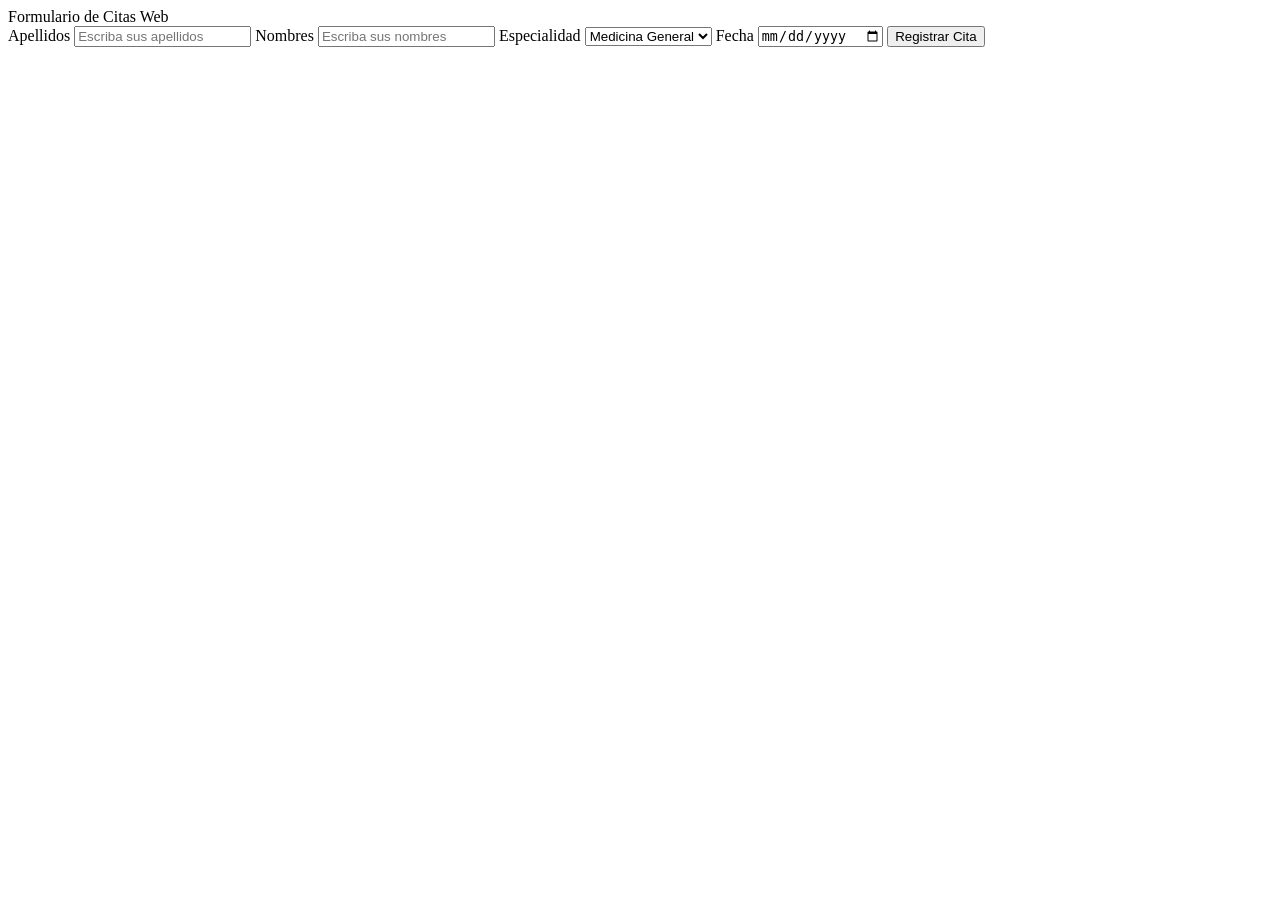
==== templates/index.html @ 63dba9cf "Add files via upload" ====
<!DOCTYPE html>
<html>
<head>

<title>Sistema de Citas Médicas</title>

<link rel="stylesheet"
href="{{ url_for('static', filename='style.css') }}">

</head>

<body>

<div class="container">

<div class="titulo">
Formulario de Citas Web
</div>

<form action="/registrar" method="POST">

<label>Apellidos</label>
<input type="text" name="paciente" placeholder="Escriba sus apellidos" required>

<label>Nombres</label>
<input type="text" name="medico" placeholder="Escriba sus nombres" required>

<label>Especialidad</label>

<select name="especialidad">

<option>Medicina General</option>
<option>Odontología</option>
<option>Cardiología</option>

</select>

<label>Fecha</label>

<input type="date" name="fecha" required>

<button type="submit">

Registrar Cita

</button>

</form>

</div>

</body>
</html>
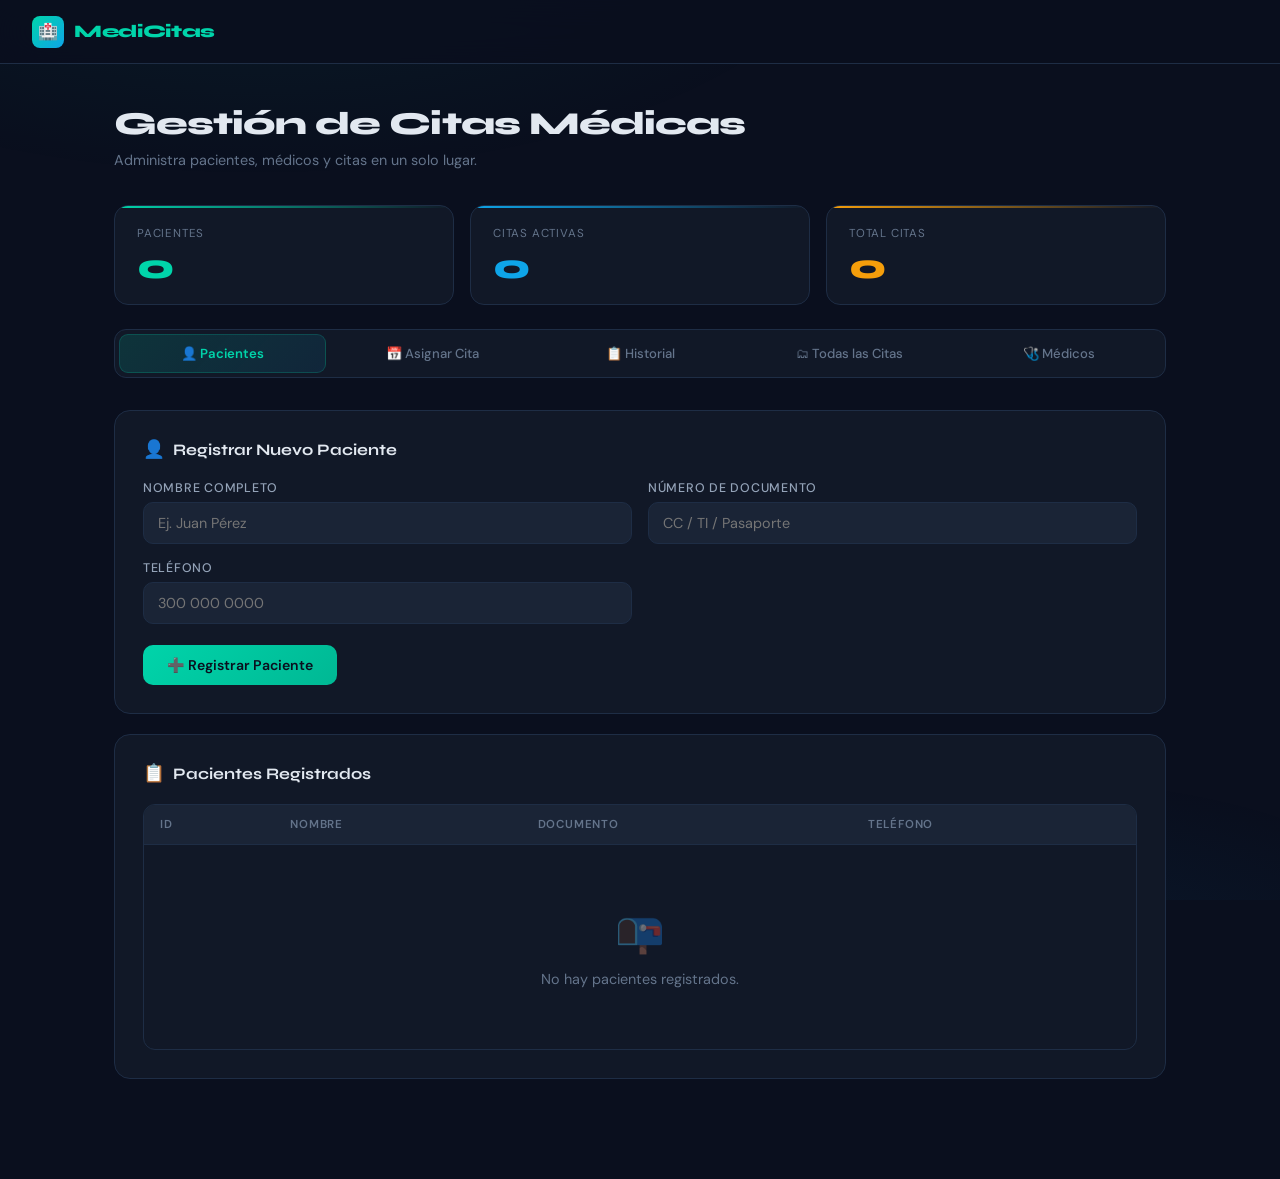
==== commit 48cdb3fc: "Add files via upload" ====
--- a/templates/index.html
+++ b/templates/index.html
@@ -1,53 +1,714 @@
 <!DOCTYPE html>
-<html>
+<html lang="es">
 <head>
-
-<title>Sistema de Citas Médicas</title>
-
-<link rel="stylesheet"
-href="{{ url_for('static', filename='style.css') }}">
-
+<meta charset="UTF-8">
+<meta name="viewport" content="width=device-width, initial-scale=1.0">
+<title>Sistema de Citas Médicas — FET 2026</title>
+<link href="https://fonts.googleapis.com/css2?family=Syne:wght@400;600;700;800&family=DM+Sans:ital,wght@0,300;0,400;0,500;1,300&display=swap" rel="stylesheet">
+<style>
+  :root {
+    --bg: #0a0f1e;
+    --surface: #111827;
+    --surface2: #1a2436;
+    --border: #1e2d45;
+    --accent: #00d4aa;
+    --accent2: #0ea5e9;
+    --accent3: #f59e0b;
+    --danger: #ef4444;
+    --text: #e2e8f0;
+    --text-muted: #64748b;
+    --text-dim: #94a3b8;
+  }
+
+  * { margin: 0; padding: 0; box-sizing: border-box; }
+
+  body {
+    font-family: 'DM Sans', sans-serif;
+    background: var(--bg);
+    color: var(--text);
+    min-height: 100vh;
+    overflow-x: hidden;
+  }
+
+  /* Background pattern */
+  body::before {
+    content: '';
+    position: fixed;
+    inset: 0;
+    background: 
+      radial-gradient(ellipse 80% 50% at 20% -10%, rgba(0,212,170,0.07) 0%, transparent 60%),
+      radial-gradient(ellipse 60% 40% at 80% 110%, rgba(14,165,233,0.07) 0%, transparent 60%);
+    pointer-events: none;
+    z-index: 0;
+  }
+
+  /* ── HEADER ── */
+  header {
+    position: sticky; top: 0; z-index: 100;
+    display: flex; align-items: center; justify-content: space-between;
+    padding: 0 32px;
+    height: 64px;
+    background: rgba(10,15,30,0.85);
+    backdrop-filter: blur(20px);
+    border-bottom: 1px solid var(--border);
+  }
+
+  .logo {
+    font-family: 'Syne', sans-serif;
+    font-weight: 800;
+    font-size: 1.1rem;
+    letter-spacing: -0.02em;
+    color: var(--accent);
+    display: flex; align-items: center; gap: 10px;
+  }
+  .logo span { color: var(--text); }
+
+  .logo-icon {
+    width: 32px; height: 32px;
+    background: linear-gradient(135deg, var(--accent), var(--accent2));
+    border-radius: 8px;
+    display: flex; align-items: center; justify-content: center;
+    font-size: 16px;
+  }
+
+  .header-badge {
+    font-size: 0.7rem;
+    padding: 3px 10px;
+    background: rgba(0,212,170,0.1);
+    border: 1px solid rgba(0,212,170,0.25);
+    border-radius: 20px;
+    color: var(--accent);
+    letter-spacing: 0.05em;
+    text-transform: uppercase;
+  }
+
+  /* ── LAYOUT ── */
+  .container {
+    position: relative; z-index: 1;
+    max-width: 1100px;
+    margin: 0 auto;
+    padding: 40px 24px 80px;
+  }
+
+  .page-title {
+    font-family: 'Syne', sans-serif;
+    font-size: 2rem;
+    font-weight: 800;
+    margin-bottom: 8px;
+    letter-spacing: -0.03em;
+  }
+  .page-subtitle {
+    color: var(--text-muted);
+    font-size: 0.9rem;
+    margin-bottom: 36px;
+  }
+
+  /* ── TABS ── */
+  .tabs {
+    display: flex; gap: 4px;
+    background: var(--surface);
+    border: 1px solid var(--border);
+    border-radius: 12px;
+    padding: 4px;
+    margin-bottom: 32px;
+    flex-wrap: wrap;
+  }
+
+  .tab-btn {
+    flex: 1; min-width: 120px;
+    padding: 10px 16px;
+    border: none; cursor: pointer;
+    border-radius: 9px;
+    font-family: 'DM Sans', sans-serif;
+    font-size: 0.82rem;
+    font-weight: 500;
+    color: var(--text-muted);
+    background: transparent;
+    transition: all 0.2s;
+    display: flex; align-items: center; justify-content: center; gap: 6px;
+    white-space: nowrap;
+  }
+  .tab-btn:hover { color: var(--text); background: var(--surface2); }
+  .tab-btn.active {
+    background: linear-gradient(135deg, rgba(0,212,170,0.15), rgba(14,165,233,0.1));
+    color: var(--accent);
+    border: 1px solid rgba(0,212,170,0.2);
+    font-weight: 600;
+  }
+
+  /* ── PANEL ── */
+  .panel { display: none; }
+  .panel.active { display: block; animation: fadeIn 0.25s ease; }
+  @keyframes fadeIn { from { opacity:0; transform:translateY(8px); } to { opacity:1; transform:translateY(0); } }
+
+  /* ── CARDS ── */
+  .card {
+    background: var(--surface);
+    border: 1px solid var(--border);
+    border-radius: 16px;
+    padding: 28px;
+    margin-bottom: 20px;
+  }
+  .card-title {
+    font-family: 'Syne', sans-serif;
+    font-size: 1rem;
+    font-weight: 700;
+    margin-bottom: 20px;
+    display: flex; align-items: center; gap: 8px;
+    color: var(--text);
+  }
+  .card-title .icon { font-size: 1.1rem; }
+
+  /* ── FORM ── */
+  .form-grid { display: grid; grid-template-columns: 1fr 1fr; gap: 16px; }
+  .form-group { display: flex; flex-direction: column; gap: 6px; }
+  .form-group.full { grid-column: 1 / -1; }
+
+  label {
+    font-size: 0.78rem;
+    font-weight: 500;
+    color: var(--text-dim);
+    text-transform: uppercase;
+    letter-spacing: 0.06em;
+  }
+
+  input, select {
+    background: var(--surface2);
+    border: 1px solid var(--border);
+    border-radius: 10px;
+    padding: 11px 14px;
+    color: var(--text);
+    font-family: 'DM Sans', sans-serif;
+    font-size: 0.9rem;
+    outline: none;
+    transition: border-color 0.2s, box-shadow 0.2s;
+    width: 100%;
+  }
+  input:focus, select:focus {
+    border-color: var(--accent);
+    box-shadow: 0 0 0 3px rgba(0,212,170,0.1);
+  }
+  select option { background: var(--surface2); }
+
+  /* ── BUTTONS ── */
+  .btn {
+    padding: 11px 24px;
+    border: none; border-radius: 10px;
+    font-family: 'DM Sans', sans-serif;
+    font-size: 0.88rem;
+    font-weight: 600;
+    cursor: pointer;
+    transition: all 0.2s;
+    display: inline-flex; align-items: center; gap: 7px;
+  }
+  .btn-primary {
+    background: linear-gradient(135deg, var(--accent), #00b894);
+    color: #0a0f1e;
+  }
+  .btn-primary:hover { transform: translateY(-1px); box-shadow: 0 6px 20px rgba(0,212,170,0.3); }
+
+  .btn-danger {
+    background: rgba(239,68,68,0.15);
+    border: 1px solid rgba(239,68,68,0.3);
+    color: #f87171;
+  }
+  .btn-danger:hover { background: rgba(239,68,68,0.25); }
+
+  .btn-warning {
+    background: rgba(245,158,11,0.15);
+    border: 1px solid rgba(245,158,11,0.3);
+    color: #fbbf24;
+  }
+  .btn-warning:hover { background: rgba(245,158,11,0.25); }
+
+  .btn-sm { padding: 7px 14px; font-size: 0.8rem; border-radius: 8px; }
+
+  /* ── ALERT ── */
+  .alert {
+    padding: 12px 16px;
+    border-radius: 10px;
+    font-size: 0.85rem;
+    margin-bottom: 16px;
+    display: none;
+    animation: fadeIn 0.2s ease;
+  }
+  .alert.show { display: flex; align-items: center; gap: 8px; }
+  .alert-success { background: rgba(0,212,170,0.1); border: 1px solid rgba(0,212,170,0.25); color: var(--accent); }
+  .alert-error   { background: rgba(239,68,68,0.1); border: 1px solid rgba(239,68,68,0.25); color: #f87171; }
+  .alert-info    { background: rgba(14,165,233,0.1); border: 1px solid rgba(14,165,233,0.25); color: #38bdf8; }
+
+  /* ── TABLE ── */
+  .table-wrap { overflow-x: auto; border-radius: 12px; border: 1px solid var(--border); }
+  table { width: 100%; border-collapse: collapse; }
+  thead tr { background: var(--surface2); }
+  th {
+    padding: 12px 16px;
+    text-align: left;
+    font-size: 0.72rem;
+    text-transform: uppercase;
+    letter-spacing: 0.07em;
+    color: var(--text-muted);
+    font-weight: 600;
+    white-space: nowrap;
+  }
+  td { padding: 13px 16px; font-size: 0.85rem; border-top: 1px solid var(--border); vertical-align: middle; }
+  tr:hover td { background: rgba(255,255,255,0.015); }
+
+  .badge {
+    display: inline-flex; align-items: center;
+    padding: 3px 10px;
+    border-radius: 20px;
+    font-size: 0.72rem;
+    font-weight: 600;
+    letter-spacing: 0.04em;
+  }
+  .badge-active     { background: rgba(0,212,170,0.12); color: var(--accent); border: 1px solid rgba(0,212,170,0.2); }
+  .badge-cancelled  { background: rgba(239,68,68,0.12); color: #f87171; border: 1px solid rgba(239,68,68,0.2); }
+  .badge-reprogrammed { background: rgba(245,158,11,0.12); color: #fbbf24; border: 1px solid rgba(245,158,11,0.2); }
+
+  .empty-state {
+    text-align: center; padding: 48px 20px;
+    color: var(--text-muted); font-size: 0.9rem;
+  }
+  .empty-state .empty-icon { font-size: 2.5rem; margin-bottom: 12px; opacity: 0.4; }
+
+  /* ── STATS ── */
+  .stats-grid { display: grid; grid-template-columns: repeat(3, 1fr); gap: 16px; margin-bottom: 24px; }
+  .stat-card {
+    background: var(--surface);
+    border: 1px solid var(--border);
+    border-radius: 14px;
+    padding: 20px 22px;
+    position: relative; overflow: hidden;
+  }
+  .stat-card::before {
+    content: '';
+    position: absolute; top: 0; left: 0; right: 0; height: 2px;
+  }
+  .stat-card.s1::before { background: linear-gradient(90deg, var(--accent), transparent); }
+  .stat-card.s2::before { background: linear-gradient(90deg, var(--accent2), transparent); }
+  .stat-card.s3::before { background: linear-gradient(90deg, var(--accent3), transparent); }
+  .stat-label { font-size: 0.72rem; text-transform: uppercase; letter-spacing: 0.07em; color: var(--text-muted); margin-bottom: 8px; }
+  .stat-value { font-family: 'Syne', sans-serif; font-size: 2.2rem; font-weight: 800; line-height: 1; }
+  .stat-card.s1 .stat-value { color: var(--accent); }
+  .stat-card.s2 .stat-value { color: var(--accent2); }
+  .stat-card.s3 .stat-value { color: var(--accent3); }
+
+  /* Modal */
+  .modal-overlay {
+    position: fixed; inset: 0; z-index: 200;
+    background: rgba(0,0,0,0.6);
+    backdrop-filter: blur(4px);
+    display: none; align-items: center; justify-content: center; padding: 20px;
+  }
+  .modal-overlay.open { display: flex; animation: fadeIn 0.2s ease; }
+  .modal {
+    background: var(--surface);
+    border: 1px solid var(--border);
+    border-radius: 18px;
+    padding: 28px;
+    width: 100%; max-width: 460px;
+    box-shadow: 0 25px 60px rgba(0,0,0,0.5);
+  }
+  .modal-title { font-family: 'Syne', sans-serif; font-weight: 700; font-size: 1.1rem; margin-bottom: 20px; }
+  .modal-actions { display: flex; gap: 10px; justify-content: flex-end; margin-top: 20px; }
+
+  @media (max-width: 640px) {
+    .form-grid { grid-template-columns: 1fr; }
+    .stats-grid { grid-template-columns: 1fr; }
+    .tabs { flex-direction: column; }
+    .tab-btn { min-width: unset; }
+  }
+</style>
 </head>
-
 <body>
 
+<header>
+  <div class="logo">
+    <div class="logo-icon">🏥</div>
+    MediCitas
+  </div>
+</header>
+
 <div class="container">
-
-<div class="titulo">
-Formulario de Citas Web
+  <div class="page-title">Gestión de Citas Médicas</div>
+  <div class="page-subtitle">Administra pacientes, médicos y citas en un solo lugar.</div>
+
+  <!-- STATS -->
+  <div class="stats-grid">
+    <div class="stat-card s1">
+      <div class="stat-label">Pacientes</div>
+      <div class="stat-value" id="stat-pacientes">0</div>
+    </div>
+    <div class="stat-card s2">
+      <div class="stat-label">Citas activas</div>
+      <div class="stat-value" id="stat-activas">0</div>
+    </div>
+    <div class="stat-card s3">
+      <div class="stat-label">Total citas</div>
+      <div class="stat-value" id="stat-total">0</div>
+    </div>
+  </div>
+
+  <!-- TABS -->
+  <div class="tabs">
+    <button class="tab-btn active" onclick="switchTab('pacientes')">👤 Pacientes</button>
+    <button class="tab-btn" onclick="switchTab('citas')">📅 Asignar Cita</button>
+    <button class="tab-btn" onclick="switchTab('historial')">📋 Historial</button>
+    <button class="tab-btn" onclick="switchTab('todas')">🗂 Todas las Citas</button>
+    <button class="tab-btn" onclick="switchTab('medicos')">🩺 Médicos</button>
+  </div>
+
+  <!-- ── PANEL: PACIENTES ── -->
+  <div class="panel active" id="panel-pacientes">
+    <div class="card">
+      <div class="card-title"><span class="icon">👤</span> Registrar Nuevo Paciente</div>
+      <div id="alert-paciente" class="alert"></div>
+      <div class="form-grid">
+        <div class="form-group">
+          <label>Nombre Completo</label>
+          <input type="text" id="p-nombre" placeholder="Ej. Juan Pérez">
+        </div>
+        <div class="form-group">
+          <label>Número de Documento</label>
+          <input type="text" id="p-documento" placeholder="CC / TI / Pasaporte">
+        </div>
+        <div class="form-group">
+          <label>Teléfono</label>
+          <input type="text" id="p-telefono" placeholder="300 000 0000">
+        </div>
+      </div>
+      <br>
+      <button class="btn btn-primary" onclick="registrarPaciente()">➕ Registrar Paciente</button>
+    </div>
+
+    <div class="card">
+      <div class="card-title"><span class="icon">📋</span> Pacientes Registrados</div>
+      <div class="table-wrap">
+        <table id="tabla-pacientes">
+          <thead><tr><th>ID</th><th>Nombre</th><th>Documento</th><th>Teléfono</th></tr></thead>
+          <tbody id="tbody-pacientes"></tbody>
+        </table>
+      </div>
+    </div>
+  </div>
+
+  <!-- ── PANEL: ASIGNAR CITA ── -->
+  <div class="panel" id="panel-citas">
+    <div class="card">
+      <div class="card-title"><span class="icon">📅</span> Asignar Nueva Cita</div>
+      <div id="alert-cita" class="alert"></div>
+      <div class="form-grid">
+        <div class="form-group">
+          <label>Paciente</label>
+          <select id="c-paciente"></select>
+        </div>
+        <div class="form-group">
+          <label>Especialidad</label>
+          <select id="c-especialidad" onchange="filtrarMedicos()"></select>
+        </div>
+        <div class="form-group">
+          <label>Médico</label>
+          <select id="c-medico"></select>
+        </div>
+        <div class="form-group">
+          <label>Fecha de la Cita</label>
+          <input type="date" id="c-fecha">
+        </div>
+      </div>
+      <br>
+      <button class="btn btn-primary" onclick="asignarCita()">📅 Asignar Cita</button>
+    </div>
+  </div>
+
+  <!-- ── PANEL: HISTORIAL ── -->
+  <div class="panel" id="panel-historial">
+    <div class="card">
+      <div class="card-title"><span class="icon">🔍</span> Buscar Historial de Paciente</div>
+      <div class="form-grid">
+        <div class="form-group">
+          <label>Seleccionar Paciente</label>
+          <select id="h-paciente" onchange="verHistorial()"></select>
+        </div>
+      </div>
+    </div>
+    <div class="card" id="card-historial" style="display:none">
+      <div class="card-title"><span class="icon">📋</span> Citas del Paciente</div>
+      <div class="table-wrap">
+        <table>
+          <thead><tr><th>ID</th><th>Médico</th><th>Especialidad</th><th>Fecha</th><th>Estado</th></tr></thead>
+          <tbody id="tbody-historial"></tbody>
+        </table>
+      </div>
+    </div>
+  </div>
+
+  <!-- ── PANEL: TODAS LAS CITAS ── -->
+  <div class="panel" id="panel-todas">
+    <div class="card">
+      <div class="card-title"><span class="icon">🗂</span> Todas las Citas</div>
+      <div class="table-wrap">
+        <table>
+          <thead><tr><th>ID</th><th>Paciente</th><th>Médico</th><th>Especialidad</th><th>Fecha</th><th>Estado</th><th>Acciones</th></tr></thead>
+          <tbody id="tbody-todas"></tbody>
+        </table>
+      </div>
+    </div>
+  </div>
+
+  <!-- ── PANEL: MÉDICOS ── -->
+  <div class="panel" id="panel-medicos">
+    <div class="card">
+      <div class="card-title"><span class="icon">🩺</span> Médicos Disponibles</div>
+      <div class="table-wrap">
+        <table>
+          <thead><tr><th>ID</th><th>Nombre</th><th>Especialidad</th><th>Descripción</th></tr></thead>
+          <tbody id="tbody-medicos"></tbody>
+        </table>
+      </div>
+    </div>
+  </div>
 </div>
 
-<form action="/registrar" method="POST">
-
-<label>Apellidos</label>
-<input type="text" name="paciente" placeholder="Escriba sus apellidos" required>
-
-<label>Nombres</label>
-<input type="text" name="medico" placeholder="Escriba sus nombres" required>
-
-<label>Especialidad</label>
-
-<select name="especialidad">
-
-<option>Medicina General</option>
-<option>Odontología</option>
-<option>Cardiología</option>
-
-</select>
-
-<label>Fecha</label>
-
-<input type="date" name="fecha" required>
-
-<button type="submit">
-
-Registrar Cita
-
-</button>
-
-</form>
-
+<!-- ── MODAL REPROGRAMAR ── -->
+<div class="modal-overlay" id="modal-reprogram">
+  <div class="modal">
+    <div class="modal-title">📅 Reprogramar Cita</div>
+    <p style="font-size:0.85rem; color:var(--text-dim); margin-bottom:16px;" id="modal-cita-info"></p>
+    <div class="form-group">
+      <label>Nueva Fecha</label>
+      <input type="date" id="modal-nueva-fecha">
+    </div>
+    <div class="modal-actions">
+      <button class="btn btn-danger btn-sm" onclick="cerrarModal()">Cancelar</button>
+      <button class="btn btn-primary btn-sm" onclick="confirmarReprogramar()">Confirmar</button>
+    </div>
+  </div>
 </div>
 
+<script>
+// ── DATOS ──
+const state = {
+  especialidades: [
+    { id: 1, nombre: "Psiquiatría del Sueño", descripcion: "Atiende a quienes pueden dormir todo el día y les falta todavía" },
+    { id: 2, nombre: "Therianthropía y Conocimiento del Ser", descripcion: "Atención psicológica y adoctrinamiento" },
+    { id: 3, nombre: "Descoordinación Aguda", descripcion: "Terapia Intensiva para Ranked" }
+  ],
+  medicos: [
+    { id: 1, nombre: "Kevin Villa",   especialidadId: 1 },
+    { id: 2, nombre: "Harold Lopez",  especialidadId: 2 },
+    { id: 3, nombre: "Laura Agredo",  especialidadId: 3 }
+  ],
+  pacientes: [],
+  citas: [],
+  contadores: { pacientes: 1, citas: 1 },
+  citaSeleccionada: null
+};
+
+// ── UTILS ──
+function getEsp(id) { return state.especialidades.find(e => e.id === id); }
+function getMed(id) { return state.medicos.find(m => m.id === id); }
+function getPac(id) { return state.pacientes.find(p => p.id === id); }
+
+function showAlert(id, msg, type) {
+  const el = document.getElementById(id);
+  el.className = `alert alert-${type} show`;
+  el.innerHTML = (type === 'success' ? '✅' : type === 'error' ? '❌' : 'ℹ️') + ' ' + msg;
+  setTimeout(() => el.classList.remove('show'), 3500);
+}
+
+function badgeEstado(e) {
+  if (e === 'Activa')       return `<span class="badge badge-active">Activa</span>`;
+  if (e === 'Cancelada')    return `<span class="badge badge-cancelled">Cancelada</span>`;
+  if (e === 'Reprogramada') return `<span class="badge badge-reprogrammed">Reprogramada</span>`;
+  return e;
+}
+
+function updateStats() {
+  document.getElementById('stat-pacientes').textContent = state.pacientes.length;
+  document.getElementById('stat-activas').textContent   = state.citas.filter(c => c.estado === 'Activa').length;
+  document.getElementById('stat-total').textContent     = state.citas.length;
+}
+
+function emptyRow(cols, msg) {
+  return `<tr><td colspan="${cols}"><div class="empty-state"><div class="empty-icon">📭</div>${msg}</div></td></tr>`;
+}
+
+// ── TABS ──
+function switchTab(name) {
+  document.querySelectorAll('.panel').forEach(p => p.classList.remove('active'));
+  document.querySelectorAll('.tab-btn').forEach(b => b.classList.remove('active'));
+  document.getElementById('panel-' + name).classList.add('active');
+  event.currentTarget.classList.add('active');
+
+  if (name === 'citas')     rellenarSelectsCita();
+  if (name === 'historial') rellenarSelectHistorial();
+  if (name === 'todas')     renderTodasCitas();
+  if (name === 'medicos')   renderMedicos();
+}
+
+// ── PACIENTES ──
+function registrarPaciente() {
+  const nombre    = document.getElementById('p-nombre').value.trim();
+  const documento = document.getElementById('p-documento').value.trim();
+  const telefono  = document.getElementById('p-telefono').value.trim();
+
+  if (!nombre || !documento || !telefono) return showAlert('alert-paciente','Todos los campos son obligatorios.','error');
+  if (state.pacientes.find(p => p.documento === documento))
+    return showAlert('alert-paciente', `Ya existe un paciente con el documento ${documento}.`, 'error');
+
+  const p = { id: state.contadores.pacientes++, nombre, documento, telefono };
+  state.pacientes.push(p);
+  showAlert('alert-paciente', `Paciente "${nombre}" registrado con ID ${p.id}.`, 'success');
+  ['p-nombre','p-documento','p-telefono'].forEach(id => document.getElementById(id).value = '');
+  renderPacientes();
+  updateStats();
+}
+
+function renderPacientes() {
+  const tbody = document.getElementById('tbody-pacientes');
+  if (!state.pacientes.length) { tbody.innerHTML = emptyRow(4, 'No hay pacientes registrados.'); return; }
+  tbody.innerHTML = state.pacientes.map(p =>
+    `<tr><td>${p.id}</td><td>${p.nombre}</td><td>${p.documento}</td><td>${p.telefono}</td></tr>`
+  ).join('');
+}
+
+// ── SELECTS CITA ──
+function rellenarSelectsCita() {
+  const selP = document.getElementById('c-paciente');
+  selP.innerHTML = state.pacientes.length
+    ? state.pacientes.map(p => `<option value="${p.id}">${p.nombre} (${p.documento})</option>`).join('')
+    : '<option value="">— Sin pacientes —</option>';
+
+  const selE = document.getElementById('c-especialidad');
+  selE.innerHTML = state.especialidades.map(e => `<option value="${e.id}">${e.nombre}</option>`).join('');
+  filtrarMedicos();
+}
+
+function filtrarMedicos() {
+  const idE = parseInt(document.getElementById('c-especialidad').value);
+  const disponibles = state.medicos.filter(m => m.especialidadId === idE);
+  const selM = document.getElementById('c-medico');
+  selM.innerHTML = disponibles.length
+    ? disponibles.map(m => `<option value="${m.id}">Dr(a). ${m.nombre}</option>`).join('')
+    : '<option value="">— Sin médicos —</option>';
+}
+
+function asignarCita() {
+  const idP  = parseInt(document.getElementById('c-paciente').value);
+  const idE  = parseInt(document.getElementById('c-especialidad').value);
+  const idM  = parseInt(document.getElementById('c-medico').value);
+  const fecha = document.getElementById('c-fecha').value;
+
+  if (!idP || !idM || !fecha) return showAlert('alert-cita','Completa todos los campos.','error');
+
+  const pac = getPac(idP), med = getMed(idM), esp = getEsp(idE);
+  if (!pac || !med) return showAlert('alert-cita','Paciente o médico no encontrado.','error');
+
+  const [y,m,d] = fecha.split('-');
+  const fechaStr = `${d}/${m}/${y}`;
+
+  const c = { id: state.contadores.citas++, pacienteId: idP, medicoId: idM, fecha: fechaStr, estado: 'Activa' };
+  state.citas.push(c);
+  showAlert('alert-cita',
+    `Cita #${c.id} asignada: ${pac.nombre} con Dr(a). ${med.nombre} el ${fechaStr}.`, 'success');
+  document.getElementById('c-fecha').value = '';
+  updateStats();
+}
+
+// ── HISTORIAL ──
+function rellenarSelectHistorial() {
+  const sel = document.getElementById('h-paciente');
+  sel.innerHTML = state.pacientes.length
+    ? '<option value="">— Selecciona paciente —</option>' +
+      state.pacientes.map(p => `<option value="${p.id}">${p.nombre}</option>`).join('')
+    : '<option value="">— Sin pacientes —</option>';
+  document.getElementById('card-historial').style.display = 'none';
+}
+
+function verHistorial() {
+  const idP = parseInt(document.getElementById('h-paciente').value);
+  if (!idP) { document.getElementById('card-historial').style.display = 'none'; return; }
+  const historial = state.citas.filter(c => c.pacienteId === idP);
+  const tbody = document.getElementById('tbody-historial');
+  document.getElementById('card-historial').style.display = 'block';
+
+  if (!historial.length) { tbody.innerHTML = emptyRow(5,'Este paciente no tiene citas.'); return; }
+  tbody.innerHTML = historial.map(c => {
+    const med = getMed(c.medicoId), esp = getEsp(med.especialidadId);
+    return `<tr><td>${c.id}</td><td>Dr(a). ${med.nombre}</td><td>${esp.nombre}</td><td>${c.fecha}</td><td>${badgeEstado(c.estado)}</td></tr>`;
+  }).join('');
+}
+
+// ── TODAS LAS CITAS ──
+function renderTodasCitas() {
+  const tbody = document.getElementById('tbody-todas');
+  if (!state.citas.length) { tbody.innerHTML = emptyRow(7,'No hay citas registradas.'); return; }
+  tbody.innerHTML = state.citas.map(c => {
+    const pac = getPac(c.pacienteId), med = getMed(c.medicoId), esp = getEsp(med.especialidadId);
+    const acciones = c.estado !== 'Cancelada'
+      ? `<div style="display:flex;gap:6px;">
+          <button class="btn btn-danger btn-sm" onclick="cancelarCita(${c.id})">✕ Cancelar</button>
+          <button class="btn btn-warning btn-sm" onclick="abrirReprogramar(${c.id})">↺ Reprogramar</button>
+        </div>`
+      : `<span style="color:var(--text-muted);font-size:0.78rem">—</span>`;
+    return `<tr>
+      <td>${c.id}</td>
+      <td>${pac.nombre}</td>
+      <td>Dr(a). ${med.nombre}</td>
+      <td>${esp.nombre}</td>
+      <td>${c.fecha}</td>
+      <td>${badgeEstado(c.estado)}</td>
+      <td>${acciones}</td>
+    </tr>`;
+  }).join('');
+}
+
+function cancelarCita(id) {
+  const c = state.citas.find(x => x.id === id);
+  if (!c || c.estado === 'Cancelada') return;
+  c.estado = 'Cancelada';
+  renderTodasCitas(); updateStats();
+}
+
+function abrirReprogramar(id) {
+  state.citaSeleccionada = id;
+  const c = state.citas.find(x => x.id === id);
+  const pac = getPac(c.pacienteId), med = getMed(c.medicoId);
+  document.getElementById('modal-cita-info').textContent =
+    `Cita #${c.id} — ${pac.nombre} con Dr(a). ${med.nombre} (actual: ${c.fecha})`;
+  document.getElementById('modal-nueva-fecha').value = '';
+  document.getElementById('modal-reprogram').classList.add('open');
+}
+
+function cerrarModal() {
+  document.getElementById('modal-reprogram').classList.remove('open');
+}
+
+function confirmarReprogramar() {
+  const fecha = document.getElementById('modal-nueva-fecha').value;
+  if (!fecha) return;
+  const c = state.citas.find(x => x.id === state.citaSeleccionada);
+  const [y,m,d] = fecha.split('-');
+  c.fecha = `${d}/${m}/${y}`;
+  c.estado = 'Reprogramada';
+  cerrarModal();
+  renderTodasCitas(); updateStats();
+}
+
+// ── MÉDICOS ──
+function renderMedicos() {
+  const tbody = document.getElementById('tbody-medicos');
+  tbody.innerHTML = state.medicos.map(m => {
+    const esp = getEsp(m.especialidadId);
+    return `<tr><td>${m.id}</td><td>Dr(a). ${m.nombre}</td><td>${esp.nombre}</td><td style="color:var(--text-dim);font-size:0.82rem">${esp.descripcion}</td></tr>`;
+  }).join('');
+}
+
+// ── INIT ──
+renderPacientes();
+renderMedicos();
+updateStats();
+</script>
 </body>
 </html>
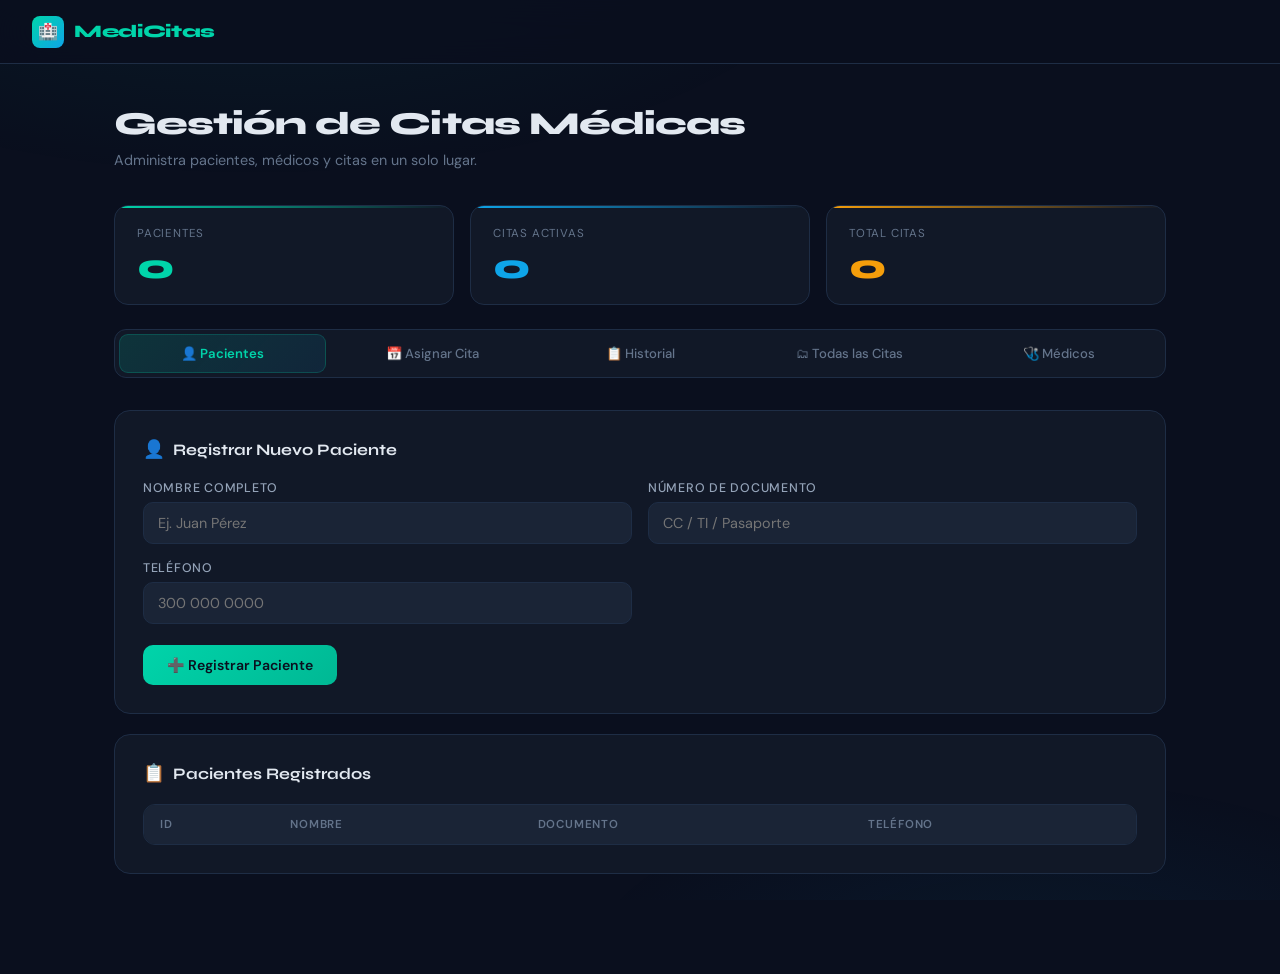
==== commit 9a053b32: "Add files via upload" ====
--- a/templates/index.html
+++ b/templates/index.html
@@ -1,714 +1,183 @@
 <!DOCTYPE html>
 <html lang="es">
 <head>
-<meta charset="UTF-8">
-<meta name="viewport" content="width=device-width, initial-scale=1.0">
-<title>Sistema de Citas Médicas — FET 2026</title>
-<link href="https://fonts.googleapis.com/css2?family=Syne:wght@400;600;700;800&family=DM+Sans:ital,wght@0,300;0,400;0,500;1,300&display=swap" rel="stylesheet">
-<style>
-  :root {
-    --bg: #0a0f1e;
-    --surface: #111827;
-    --surface2: #1a2436;
-    --border: #1e2d45;
-    --accent: #00d4aa;
-    --accent2: #0ea5e9;
-    --accent3: #f59e0b;
-    --danger: #ef4444;
-    --text: #e2e8f0;
-    --text-muted: #64748b;
-    --text-dim: #94a3b8;
-  }
-
-  * { margin: 0; padding: 0; box-sizing: border-box; }
-
-  body {
-    font-family: 'DM Sans', sans-serif;
-    background: var(--bg);
-    color: var(--text);
-    min-height: 100vh;
-    overflow-x: hidden;
-  }
-
-  /* Background pattern */
-  body::before {
-    content: '';
-    position: fixed;
-    inset: 0;
-    background: 
-      radial-gradient(ellipse 80% 50% at 20% -10%, rgba(0,212,170,0.07) 0%, transparent 60%),
-      radial-gradient(ellipse 60% 40% at 80% 110%, rgba(14,165,233,0.07) 0%, transparent 60%);
-    pointer-events: none;
-    z-index: 0;
-  }
-
-  /* ── HEADER ── */
-  header {
-    position: sticky; top: 0; z-index: 100;
-    display: flex; align-items: center; justify-content: space-between;
-    padding: 0 32px;
-    height: 64px;
-    background: rgba(10,15,30,0.85);
-    backdrop-filter: blur(20px);
-    border-bottom: 1px solid var(--border);
-  }
-
-  .logo {
-    font-family: 'Syne', sans-serif;
-    font-weight: 800;
-    font-size: 1.1rem;
-    letter-spacing: -0.02em;
-    color: var(--accent);
-    display: flex; align-items: center; gap: 10px;
-  }
-  .logo span { color: var(--text); }
-
-  .logo-icon {
-    width: 32px; height: 32px;
-    background: linear-gradient(135deg, var(--accent), var(--accent2));
-    border-radius: 8px;
-    display: flex; align-items: center; justify-content: center;
-    font-size: 16px;
-  }
-
-  .header-badge {
-    font-size: 0.7rem;
-    padding: 3px 10px;
-    background: rgba(0,212,170,0.1);
-    border: 1px solid rgba(0,212,170,0.25);
-    border-radius: 20px;
-    color: var(--accent);
-    letter-spacing: 0.05em;
-    text-transform: uppercase;
-  }
-
-  /* ── LAYOUT ── */
-  .container {
-    position: relative; z-index: 1;
-    max-width: 1100px;
-    margin: 0 auto;
-    padding: 40px 24px 80px;
-  }
-
-  .page-title {
-    font-family: 'Syne', sans-serif;
-    font-size: 2rem;
-    font-weight: 800;
-    margin-bottom: 8px;
-    letter-spacing: -0.03em;
-  }
-  .page-subtitle {
-    color: var(--text-muted);
-    font-size: 0.9rem;
-    margin-bottom: 36px;
-  }
-
-  /* ── TABS ── */
-  .tabs {
-    display: flex; gap: 4px;
-    background: var(--surface);
-    border: 1px solid var(--border);
-    border-radius: 12px;
-    padding: 4px;
-    margin-bottom: 32px;
-    flex-wrap: wrap;
-  }
-
-  .tab-btn {
-    flex: 1; min-width: 120px;
-    padding: 10px 16px;
-    border: none; cursor: pointer;
-    border-radius: 9px;
-    font-family: 'DM Sans', sans-serif;
-    font-size: 0.82rem;
-    font-weight: 500;
-    color: var(--text-muted);
-    background: transparent;
-    transition: all 0.2s;
-    display: flex; align-items: center; justify-content: center; gap: 6px;
-    white-space: nowrap;
-  }
-  .tab-btn:hover { color: var(--text); background: var(--surface2); }
-  .tab-btn.active {
-    background: linear-gradient(135deg, rgba(0,212,170,0.15), rgba(14,165,233,0.1));
-    color: var(--accent);
-    border: 1px solid rgba(0,212,170,0.2);
-    font-weight: 600;
-  }
-
-  /* ── PANEL ── */
-  .panel { display: none; }
-  .panel.active { display: block; animation: fadeIn 0.25s ease; }
-  @keyframes fadeIn { from { opacity:0; transform:translateY(8px); } to { opacity:1; transform:translateY(0); } }
-
-  /* ── CARDS ── */
-  .card {
-    background: var(--surface);
-    border: 1px solid var(--border);
-    border-radius: 16px;
-    padding: 28px;
-    margin-bottom: 20px;
-  }
-  .card-title {
-    font-family: 'Syne', sans-serif;
-    font-size: 1rem;
-    font-weight: 700;
-    margin-bottom: 20px;
-    display: flex; align-items: center; gap: 8px;
-    color: var(--text);
-  }
-  .card-title .icon { font-size: 1.1rem; }
-
-  /* ── FORM ── */
-  .form-grid { display: grid; grid-template-columns: 1fr 1fr; gap: 16px; }
-  .form-group { display: flex; flex-direction: column; gap: 6px; }
-  .form-group.full { grid-column: 1 / -1; }
-
-  label {
-    font-size: 0.78rem;
-    font-weight: 500;
-    color: var(--text-dim);
-    text-transform: uppercase;
-    letter-spacing: 0.06em;
-  }
-
-  input, select {
-    background: var(--surface2);
-    border: 1px solid var(--border);
-    border-radius: 10px;
-    padding: 11px 14px;
-    color: var(--text);
-    font-family: 'DM Sans', sans-serif;
-    font-size: 0.9rem;
-    outline: none;
-    transition: border-color 0.2s, box-shadow 0.2s;
-    width: 100%;
-  }
-  input:focus, select:focus {
-    border-color: var(--accent);
-    box-shadow: 0 0 0 3px rgba(0,212,170,0.1);
-  }
-  select option { background: var(--surface2); }
-
-  /* ── BUTTONS ── */
-  .btn {
-    padding: 11px 24px;
-    border: none; border-radius: 10px;
-    font-family: 'DM Sans', sans-serif;
-    font-size: 0.88rem;
-    font-weight: 600;
-    cursor: pointer;
-    transition: all 0.2s;
-    display: inline-flex; align-items: center; gap: 7px;
-  }
-  .btn-primary {
-    background: linear-gradient(135deg, var(--accent), #00b894);
-    color: #0a0f1e;
-  }
-  .btn-primary:hover { transform: translateY(-1px); box-shadow: 0 6px 20px rgba(0,212,170,0.3); }
-
-  .btn-danger {
-    background: rgba(239,68,68,0.15);
-    border: 1px solid rgba(239,68,68,0.3);
-    color: #f87171;
-  }
-  .btn-danger:hover { background: rgba(239,68,68,0.25); }
-
-  .btn-warning {
-    background: rgba(245,158,11,0.15);
-    border: 1px solid rgba(245,158,11,0.3);
-    color: #fbbf24;
-  }
-  .btn-warning:hover { background: rgba(245,158,11,0.25); }
-
-  .btn-sm { padding: 7px 14px; font-size: 0.8rem; border-radius: 8px; }
-
-  /* ── ALERT ── */
-  .alert {
-    padding: 12px 16px;
-    border-radius: 10px;
-    font-size: 0.85rem;
-    margin-bottom: 16px;
-    display: none;
-    animation: fadeIn 0.2s ease;
-  }
-  .alert.show { display: flex; align-items: center; gap: 8px; }
-  .alert-success { background: rgba(0,212,170,0.1); border: 1px solid rgba(0,212,170,0.25); color: var(--accent); }
-  .alert-error   { background: rgba(239,68,68,0.1); border: 1px solid rgba(239,68,68,0.25); color: #f87171; }
-  .alert-info    { background: rgba(14,165,233,0.1); border: 1px solid rgba(14,165,233,0.25); color: #38bdf8; }
-
-  /* ── TABLE ── */
-  .table-wrap { overflow-x: auto; border-radius: 12px; border: 1px solid var(--border); }
-  table { width: 100%; border-collapse: collapse; }
-  thead tr { background: var(--surface2); }
-  th {
-    padding: 12px 16px;
-    text-align: left;
-    font-size: 0.72rem;
-    text-transform: uppercase;
-    letter-spacing: 0.07em;
-    color: var(--text-muted);
-    font-weight: 600;
-    white-space: nowrap;
-  }
-  td { padding: 13px 16px; font-size: 0.85rem; border-top: 1px solid var(--border); vertical-align: middle; }
-  tr:hover td { background: rgba(255,255,255,0.015); }
-
-  .badge {
-    display: inline-flex; align-items: center;
-    padding: 3px 10px;
-    border-radius: 20px;
-    font-size: 0.72rem;
-    font-weight: 600;
-    letter-spacing: 0.04em;
-  }
-  .badge-active     { background: rgba(0,212,170,0.12); color: var(--accent); border: 1px solid rgba(0,212,170,0.2); }
-  .badge-cancelled  { background: rgba(239,68,68,0.12); color: #f87171; border: 1px solid rgba(239,68,68,0.2); }
-  .badge-reprogrammed { background: rgba(245,158,11,0.12); color: #fbbf24; border: 1px solid rgba(245,158,11,0.2); }
-
-  .empty-state {
-    text-align: center; padding: 48px 20px;
-    color: var(--text-muted); font-size: 0.9rem;
-  }
-  .empty-state .empty-icon { font-size: 2.5rem; margin-bottom: 12px; opacity: 0.4; }
-
-  /* ── STATS ── */
-  .stats-grid { display: grid; grid-template-columns: repeat(3, 1fr); gap: 16px; margin-bottom: 24px; }
-  .stat-card {
-    background: var(--surface);
-    border: 1px solid var(--border);
-    border-radius: 14px;
-    padding: 20px 22px;
-    position: relative; overflow: hidden;
-  }
-  .stat-card::before {
-    content: '';
-    position: absolute; top: 0; left: 0; right: 0; height: 2px;
-  }
-  .stat-card.s1::before { background: linear-gradient(90deg, var(--accent), transparent); }
-  .stat-card.s2::before { background: linear-gradient(90deg, var(--accent2), transparent); }
-  .stat-card.s3::before { background: linear-gradient(90deg, var(--accent3), transparent); }
-  .stat-label { font-size: 0.72rem; text-transform: uppercase; letter-spacing: 0.07em; color: var(--text-muted); margin-bottom: 8px; }
-  .stat-value { font-family: 'Syne', sans-serif; font-size: 2.2rem; font-weight: 800; line-height: 1; }
-  .stat-card.s1 .stat-value { color: var(--accent); }
-  .stat-card.s2 .stat-value { color: var(--accent2); }
-  .stat-card.s3 .stat-value { color: var(--accent3); }
-
-  /* Modal */
-  .modal-overlay {
-    position: fixed; inset: 0; z-index: 200;
-    background: rgba(0,0,0,0.6);
-    backdrop-filter: blur(4px);
-    display: none; align-items: center; justify-content: center; padding: 20px;
-  }
-  .modal-overlay.open { display: flex; animation: fadeIn 0.2s ease; }
-  .modal {
-    background: var(--surface);
-    border: 1px solid var(--border);
-    border-radius: 18px;
-    padding: 28px;
-    width: 100%; max-width: 460px;
-    box-shadow: 0 25px 60px rgba(0,0,0,0.5);
-  }
-  .modal-title { font-family: 'Syne', sans-serif; font-weight: 700; font-size: 1.1rem; margin-bottom: 20px; }
-  .modal-actions { display: flex; gap: 10px; justify-content: flex-end; margin-top: 20px; }
-
-  @media (max-width: 640px) {
-    .form-grid { grid-template-columns: 1fr; }
-    .stats-grid { grid-template-columns: 1fr; }
-    .tabs { flex-direction: column; }
-    .tab-btn { min-width: unset; }
-  }
-</style>
+    <meta charset="UTF-8">
+    <meta name="viewport" content="width=device-width, initial-scale=1.0">
+    <title>Sistema de Citas Médicas</title>
+    <link href="https://fonts.googleapis.com/css2?family=Syne:wght@400;600;700;800&family=DM+Sans:ital,wght@0,300;0,400;0,500;1,300&display=swap" rel="stylesheet">
+    <!-- CSS externo desde la carpeta static -->
+    <link rel="stylesheet" href="/static/estetica.css">
 </head>
 <body>
 
+<!-- ── HEADER ── -->
 <header>
-  <div class="logo">
-    <div class="logo-icon">🏥</div>
-    MediCitas
-  </div>
+    <div class="logo">
+        <div class="logo-icon">🏥</div>
+        MediCitas
+    </div>
 </header>
 
+<!-- ── CONTENIDO PRINCIPAL ── -->
 <div class="container">
-  <div class="page-title">Gestión de Citas Médicas</div>
-  <div class="page-subtitle">Administra pacientes, médicos y citas en un solo lugar.</div>
 
-  <!-- STATS -->
-  <div class="stats-grid">
-    <div class="stat-card s1">
-      <div class="stat-label">Pacientes</div>
-      <div class="stat-value" id="stat-pacientes">0</div>
-    </div>
-    <div class="stat-card s2">
-      <div class="stat-label">Citas activas</div>
-      <div class="stat-value" id="stat-activas">0</div>
-    </div>
-    <div class="stat-card s3">
-      <div class="stat-label">Total citas</div>
-      <div class="stat-value" id="stat-total">0</div>
-    </div>
-  </div>
+    <div class="page-title">Gestión de Citas Médicas</div>
+    <div class="page-subtitle">Administra pacientes, médicos y citas en un solo lugar.</div>
 
-  <!-- TABS -->
-  <div class="tabs">
-    <button class="tab-btn active" onclick="switchTab('pacientes')">👤 Pacientes</button>
-    <button class="tab-btn" onclick="switchTab('citas')">📅 Asignar Cita</button>
-    <button class="tab-btn" onclick="switchTab('historial')">📋 Historial</button>
-    <button class="tab-btn" onclick="switchTab('todas')">🗂 Todas las Citas</button>
-    <button class="tab-btn" onclick="switchTab('medicos')">🩺 Médicos</button>
-  </div>
-
-  <!-- ── PANEL: PACIENTES ── -->
-  <div class="panel active" id="panel-pacientes">
-    <div class="card">
-      <div class="card-title"><span class="icon">👤</span> Registrar Nuevo Paciente</div>
-      <div id="alert-paciente" class="alert"></div>
-      <div class="form-grid">
-        <div class="form-group">
-          <label>Nombre Completo</label>
-          <input type="text" id="p-nombre" placeholder="Ej. Juan Pérez">
+    <!-- ESTADÍSTICAS -->
+    <div class="stats-grid">
+        <div class="stat-card s1">
+            <div class="stat-label">Pacientes</div>
+            <div class="stat-value" id="stat-pacientes">0</div>
         </div>
-        <div class="form-group">
-          <label>Número de Documento</label>
-          <input type="text" id="p-documento" placeholder="CC / TI / Pasaporte">
+        <div class="stat-card s2">
+            <div class="stat-label">Citas activas</div>
+            <div class="stat-value" id="stat-activas">0</div>
         </div>
-        <div class="form-group">
-          <label>Teléfono</label>
-          <input type="text" id="p-telefono" placeholder="300 000 0000">
+        <div class="stat-card s3">
+            <div class="stat-label">Total citas</div>
+            <div class="stat-value" id="stat-total">0</div>
         </div>
-      </div>
-      <br>
-      <button class="btn btn-primary" onclick="registrarPaciente()">➕ Registrar Paciente</button>
     </div>
 
-    <div class="card">
-      <div class="card-title"><span class="icon">📋</span> Pacientes Registrados</div>
-      <div class="table-wrap">
-        <table id="tabla-pacientes">
-          <thead><tr><th>ID</th><th>Nombre</th><th>Documento</th><th>Teléfono</th></tr></thead>
-          <tbody id="tbody-pacientes"></tbody>
-        </table>
-      </div>
+    <!-- TABS -->
+    <div class="tabs">
+        <button class="tab-btn active" onclick="switchTab('pacientes', event)">👤 Pacientes</button>
+        <button class="tab-btn" onclick="switchTab('citas', event)">📅 Asignar Cita</button>
+        <button class="tab-btn" onclick="switchTab('historial', event)">📋 Historial</button>
+        <button class="tab-btn" onclick="switchTab('todas', event)">🗂 Todas las Citas</button>
+        <button class="tab-btn" onclick="switchTab('medicos', event)">🩺 Médicos</button>
     </div>
-  </div>
 
-  <!-- ── PANEL: ASIGNAR CITA ── -->
-  <div class="panel" id="panel-citas">
-    <div class="card">
-      <div class="card-title"><span class="icon">📅</span> Asignar Nueva Cita</div>
-      <div id="alert-cita" class="alert"></div>
-      <div class="form-grid">
-        <div class="form-group">
-          <label>Paciente</label>
-          <select id="c-paciente"></select>
+    <!-- ── PANEL: PACIENTES ── -->
+    <div class="panel active" id="panel-pacientes">
+        <div class="card">
+            <div class="card-title"><span class="icon">👤</span> Registrar Nuevo Paciente</div>
+            <div id="alert-paciente" class="alert"></div>
+            <div class="form-grid">
+                <div class="form-group">
+                    <label>Nombre Completo</label>
+                    <input type="text" id="p-nombre" placeholder="Ej. Juan Pérez">
+                </div>
+                <div class="form-group">
+                    <label>Número de Documento</label>
+                    <input type="text" id="p-documento" placeholder="CC / TI / Pasaporte">
+                </div>
+                <div class="form-group">
+                    <label>Teléfono</label>
+                    <input type="text" id="p-telefono" placeholder="300 000 0000">
+                </div>
+            </div>
+            <br>
+            <button class="btn btn-primary" onclick="registrarPaciente()">➕ Registrar Paciente</button>
         </div>
-        <div class="form-group">
-          <label>Especialidad</label>
-          <select id="c-especialidad" onchange="filtrarMedicos()"></select>
+        <div class="card">
+            <div class="card-title"><span class="icon">📋</span> Pacientes Registrados</div>
+            <div class="table-wrap">
+                <table>
+                    <thead><tr><th>ID</th><th>Nombre</th><th>Documento</th><th>Teléfono</th></tr></thead>
+                    <tbody id="tbody-pacientes"></tbody>
+                </table>
+            </div>
         </div>
-        <div class="form-group">
-          <label>Médico</label>
-          <select id="c-medico"></select>
+    </div>
+
+    <!-- ── PANEL: ASIGNAR CITA ── -->
+    <div class="panel" id="panel-citas">
+        <div class="card">
+            <div class="card-title"><span class="icon">📅</span> Asignar Nueva Cita</div>
+            <div id="alert-cita" class="alert"></div>
+            <div class="form-grid">
+                <div class="form-group">
+                    <label>Paciente</label>
+                    <select id="c-paciente"></select>
+                </div>
+                <div class="form-group">
+                    <label>Especialidad</label>
+                    <select id="c-especialidad" onchange="filtrarMedicos()"></select>
+                </div>
+                <div class="form-group">
+                    <label>Médico</label>
+                    <select id="c-medico"></select>
+                </div>
+                <div class="form-group">
+                    <label>Fecha de la Cita</label>
+                    <input type="date" id="c-fecha">
+                </div>
+            </div>
+            <br>
+            <button class="btn btn-primary" onclick="asignarCita()">📅 Asignar Cita</button>
         </div>
-        <div class="form-group">
-          <label>Fecha de la Cita</label>
-          <input type="date" id="c-fecha">
+    </div>
+
+    <!-- ── PANEL: HISTORIAL ── -->
+    <div class="panel" id="panel-historial">
+        <div class="card">
+            <div class="card-title"><span class="icon">🔍</span> Buscar Historial de Paciente</div>
+            <div class="form-grid">
+                <div class="form-group">
+                    <label>Seleccionar Paciente</label>
+                    <select id="h-paciente" onchange="verHistorial()"></select>
+                </div>
+            </div>
         </div>
-      </div>
-      <br>
-      <button class="btn btn-primary" onclick="asignarCita()">📅 Asignar Cita</button>
+        <div class="card" id="card-historial" style="display:none">
+            <div class="card-title"><span class="icon">📋</span> Citas del Paciente</div>
+            <div class="table-wrap">
+                <table>
+                    <thead><tr><th>ID</th><th>Médico</th><th>Especialidad</th><th>Fecha</th><th>Estado</th></tr></thead>
+                    <tbody id="tbody-historial"></tbody>
+                </table>
+            </div>
+        </div>
     </div>
-  </div>
 
-  <!-- ── PANEL: HISTORIAL ── -->
-  <div class="panel" id="panel-historial">
-    <div class="card">
-      <div class="card-title"><span class="icon">🔍</span> Buscar Historial de Paciente</div>
-      <div class="form-grid">
-        <div class="form-group">
-          <label>Seleccionar Paciente</label>
-          <select id="h-paciente" onchange="verHistorial()"></select>
+    <!-- ── PANEL: TODAS LAS CITAS ── -->
+    <div class="panel" id="panel-todas">
+        <div class="card">
+            <div class="card-title"><span class="icon">🗂</span> Todas las Citas</div>
+            <div class="table-wrap">
+                <table>
+                    <thead><tr><th>ID</th><th>Paciente</th><th>Médico</th><th>Especialidad</th><th>Fecha</th><th>Estado</th><th>Acciones</th></tr></thead>
+                    <tbody id="tbody-todas"></tbody>
+                </table>
+            </div>
         </div>
-      </div>
     </div>
-    <div class="card" id="card-historial" style="display:none">
-      <div class="card-title"><span class="icon">📋</span> Citas del Paciente</div>
-      <div class="table-wrap">
-        <table>
-          <thead><tr><th>ID</th><th>Médico</th><th>Especialidad</th><th>Fecha</th><th>Estado</th></tr></thead>
-          <tbody id="tbody-historial"></tbody>
-        </table>
-      </div>
+
+    <!-- ── PANEL: MÉDICOS ── -->
+    <div class="panel" id="panel-medicos">
+        <div class="card">
+            <div class="card-title"><span class="icon">🩺</span> Médicos Disponibles</div>
+            <div class="table-wrap">
+                <table>
+                    <thead><tr><th>ID</th><th>Nombre</th><th>Especialidad</th><th>Descripción</th></tr></thead>
+                    <tbody id="tbody-medicos"></tbody>
+                </table>
+            </div>
+        </div>
     </div>
-  </div>
 
-  <!-- ── PANEL: TODAS LAS CITAS ── -->
-  <div class="panel" id="panel-todas">
-    <div class="card">
-      <div class="card-title"><span class="icon">🗂</span> Todas las Citas</div>
-      <div class="table-wrap">
-        <table>
-          <thead><tr><th>ID</th><th>Paciente</th><th>Médico</th><th>Especialidad</th><th>Fecha</th><th>Estado</th><th>Acciones</th></tr></thead>
-          <tbody id="tbody-todas"></tbody>
-        </table>
-      </div>
-    </div>
-  </div>
-
-  <!-- ── PANEL: MÉDICOS ── -->
-  <div class="panel" id="panel-medicos">
-    <div class="card">
-      <div class="card-title"><span class="icon">🩺</span> Médicos Disponibles</div>
-      <div class="table-wrap">
-        <table>
-          <thead><tr><th>ID</th><th>Nombre</th><th>Especialidad</th><th>Descripción</th></tr></thead>
-          <tbody id="tbody-medicos"></tbody>
-        </table>
-      </div>
-    </div>
-  </div>
 </div>
 
 <!-- ── MODAL REPROGRAMAR ── -->
 <div class="modal-overlay" id="modal-reprogram">
-  <div class="modal">
-    <div class="modal-title">📅 Reprogramar Cita</div>
-    <p style="font-size:0.85rem; color:var(--text-dim); margin-bottom:16px;" id="modal-cita-info"></p>
-    <div class="form-group">
-      <label>Nueva Fecha</label>
-      <input type="date" id="modal-nueva-fecha">
+    <div class="modal">
+        <div class="modal-title">📅 Reprogramar Cita</div>
+        <p style="font-size:0.85rem; color:var(--text-dim); margin-bottom:16px;" id="modal-cita-info"></p>
+        <div class="form-group">
+            <label>Nueva Fecha</label>
+            <input type="date" id="modal-nueva-fecha">
+        </div>
+        <div class="modal-actions">
+            <button class="btn btn-danger btn-sm" onclick="cerrarModal()">Cancelar</button>
+            <button class="btn btn-primary btn-sm" onclick="confirmarReprogramar()">Confirmar</button>
+        </div>
     </div>
-    <div class="modal-actions">
-      <button class="btn btn-danger btn-sm" onclick="cerrarModal()">Cancelar</button>
-      <button class="btn btn-primary btn-sm" onclick="confirmarReprogramar()">Confirmar</button>
-    </div>
-  </div>
 </div>
 
-<script>
-// ── DATOS ──
-const state = {
-  especialidades: [
-    { id: 1, nombre: "Psiquiatría del Sueño", descripcion: "Atiende a quienes pueden dormir todo el día y les falta todavía" },
-    { id: 2, nombre: "Therianthropía y Conocimiento del Ser", descripcion: "Atención psicológica y adoctrinamiento" },
-    { id: 3, nombre: "Descoordinación Aguda", descripcion: "Terapia Intensiva para Ranked" }
-  ],
-  medicos: [
-    { id: 1, nombre: "Kevin Villa",   especialidadId: 1 },
-    { id: 2, nombre: "Harold Lopez",  especialidadId: 2 },
-    { id: 3, nombre: "Laura Agredo",  especialidadId: 3 }
-  ],
-  pacientes: [],
-  citas: [],
-  contadores: { pacientes: 1, citas: 1 },
-  citaSeleccionada: null
-};
+<!-- JS externo desde la carpeta static -->
+<script src="{{ url_for('static', filename='js/app.js') }}"></script>
 
-// ── UTILS ──
-function getEsp(id) { return state.especialidades.find(e => e.id === id); }
-function getMed(id) { return state.medicos.find(m => m.id === id); }
-function getPac(id) { return state.pacientes.find(p => p.id === id); }
-
-function showAlert(id, msg, type) {
-  const el = document.getElementById(id);
-  el.className = `alert alert-${type} show`;
-  el.innerHTML = (type === 'success' ? '✅' : type === 'error' ? '❌' : 'ℹ️') + ' ' + msg;
-  setTimeout(() => el.classList.remove('show'), 3500);
-}
-
-function badgeEstado(e) {
-  if (e === 'Activa')       return `<span class="badge badge-active">Activa</span>`;
-  if (e === 'Cancelada')    return `<span class="badge badge-cancelled">Cancelada</span>`;
-  if (e === 'Reprogramada') return `<span class="badge badge-reprogrammed">Reprogramada</span>`;
-  return e;
-}
-
-function updateStats() {
-  document.getElementById('stat-pacientes').textContent = state.pacientes.length;
-  document.getElementById('stat-activas').textContent   = state.citas.filter(c => c.estado === 'Activa').length;
-  document.getElementById('stat-total').textContent     = state.citas.length;
-}
-
-function emptyRow(cols, msg) {
-  return `<tr><td colspan="${cols}"><div class="empty-state"><div class="empty-icon">📭</div>${msg}</div></td></tr>`;
-}
-
-// ── TABS ──
-function switchTab(name) {
-  document.querySelectorAll('.panel').forEach(p => p.classList.remove('active'));
-  document.querySelectorAll('.tab-btn').forEach(b => b.classList.remove('active'));
-  document.getElementById('panel-' + name).classList.add('active');
-  event.currentTarget.classList.add('active');
-
-  if (name === 'citas')     rellenarSelectsCita();
-  if (name === 'historial') rellenarSelectHistorial();
-  if (name === 'todas')     renderTodasCitas();
-  if (name === 'medicos')   renderMedicos();
-}
-
-// ── PACIENTES ──
-function registrarPaciente() {
-  const nombre    = document.getElementById('p-nombre').value.trim();
-  const documento = document.getElementById('p-documento').value.trim();
-  const telefono  = document.getElementById('p-telefono').value.trim();
-
-  if (!nombre || !documento || !telefono) return showAlert('alert-paciente','Todos los campos son obligatorios.','error');
-  if (state.pacientes.find(p => p.documento === documento))
-    return showAlert('alert-paciente', `Ya existe un paciente con el documento ${documento}.`, 'error');
-
-  const p = { id: state.contadores.pacientes++, nombre, documento, telefono };
-  state.pacientes.push(p);
-  showAlert('alert-paciente', `Paciente "${nombre}" registrado con ID ${p.id}.`, 'success');
-  ['p-nombre','p-documento','p-telefono'].forEach(id => document.getElementById(id).value = '');
-  renderPacientes();
-  updateStats();
-}
-
-function renderPacientes() {
-  const tbody = document.getElementById('tbody-pacientes');
-  if (!state.pacientes.length) { tbody.innerHTML = emptyRow(4, 'No hay pacientes registrados.'); return; }
-  tbody.innerHTML = state.pacientes.map(p =>
-    `<tr><td>${p.id}</td><td>${p.nombre}</td><td>${p.documento}</td><td>${p.telefono}</td></tr>`
-  ).join('');
-}
-
-// ── SELECTS CITA ──
-function rellenarSelectsCita() {
-  const selP = document.getElementById('c-paciente');
-  selP.innerHTML = state.pacientes.length
-    ? state.pacientes.map(p => `<option value="${p.id}">${p.nombre} (${p.documento})</option>`).join('')
-    : '<option value="">— Sin pacientes —</option>';
-
-  const selE = document.getElementById('c-especialidad');
-  selE.innerHTML = state.especialidades.map(e => `<option value="${e.id}">${e.nombre}</option>`).join('');
-  filtrarMedicos();
-}
-
-function filtrarMedicos() {
-  const idE = parseInt(document.getElementById('c-especialidad').value);
-  const disponibles = state.medicos.filter(m => m.especialidadId === idE);
-  const selM = document.getElementById('c-medico');
-  selM.innerHTML = disponibles.length
-    ? disponibles.map(m => `<option value="${m.id}">Dr(a). ${m.nombre}</option>`).join('')
-    : '<option value="">— Sin médicos —</option>';
-}
-
-function asignarCita() {
-  const idP  = parseInt(document.getElementById('c-paciente').value);
-  const idE  = parseInt(document.getElementById('c-especialidad').value);
-  const idM  = parseInt(document.getElementById('c-medico').value);
-  const fecha = document.getElementById('c-fecha').value;
-
-  if (!idP || !idM || !fecha) return showAlert('alert-cita','Completa todos los campos.','error');
-
-  const pac = getPac(idP), med = getMed(idM), esp = getEsp(idE);
-  if (!pac || !med) return showAlert('alert-cita','Paciente o médico no encontrado.','error');
-
-  const [y,m,d] = fecha.split('-');
-  const fechaStr = `${d}/${m}/${y}`;
-
-  const c = { id: state.contadores.citas++, pacienteId: idP, medicoId: idM, fecha: fechaStr, estado: 'Activa' };
-  state.citas.push(c);
-  showAlert('alert-cita',
-    `Cita #${c.id} asignada: ${pac.nombre} con Dr(a). ${med.nombre} el ${fechaStr}.`, 'success');
-  document.getElementById('c-fecha').value = '';
-  updateStats();
-}
-
-// ── HISTORIAL ──
-function rellenarSelectHistorial() {
-  const sel = document.getElementById('h-paciente');
-  sel.innerHTML = state.pacientes.length
-    ? '<option value="">— Selecciona paciente —</option>' +
-      state.pacientes.map(p => `<option value="${p.id}">${p.nombre}</option>`).join('')
-    : '<option value="">— Sin pacientes —</option>';
-  document.getElementById('card-historial').style.display = 'none';
-}
-
-function verHistorial() {
-  const idP = parseInt(document.getElementById('h-paciente').value);
-  if (!idP) { document.getElementById('card-historial').style.display = 'none'; return; }
-  const historial = state.citas.filter(c => c.pacienteId === idP);
-  const tbody = document.getElementById('tbody-historial');
-  document.getElementById('card-historial').style.display = 'block';
-
-  if (!historial.length) { tbody.innerHTML = emptyRow(5,'Este paciente no tiene citas.'); return; }
-  tbody.innerHTML = historial.map(c => {
-    const med = getMed(c.medicoId), esp = getEsp(med.especialidadId);
-    return `<tr><td>${c.id}</td><td>Dr(a). ${med.nombre}</td><td>${esp.nombre}</td><td>${c.fecha}</td><td>${badgeEstado(c.estado)}</td></tr>`;
-  }).join('');
-}
-
-// ── TODAS LAS CITAS ──
-function renderTodasCitas() {
-  const tbody = document.getElementById('tbody-todas');
-  if (!state.citas.length) { tbody.innerHTML = emptyRow(7,'No hay citas registradas.'); return; }
-  tbody.innerHTML = state.citas.map(c => {
-    const pac = getPac(c.pacienteId), med = getMed(c.medicoId), esp = getEsp(med.especialidadId);
-    const acciones = c.estado !== 'Cancelada'
-      ? `<div style="display:flex;gap:6px;">
-          <button class="btn btn-danger btn-sm" onclick="cancelarCita(${c.id})">✕ Cancelar</button>
-          <button class="btn btn-warning btn-sm" onclick="abrirReprogramar(${c.id})">↺ Reprogramar</button>
-        </div>`
-      : `<span style="color:var(--text-muted);font-size:0.78rem">—</span>`;
-    return `<tr>
-      <td>${c.id}</td>
-      <td>${pac.nombre}</td>
-      <td>Dr(a). ${med.nombre}</td>
-      <td>${esp.nombre}</td>
-      <td>${c.fecha}</td>
-      <td>${badgeEstado(c.estado)}</td>
-      <td>${acciones}</td>
-    </tr>`;
-  }).join('');
-}
-
-function cancelarCita(id) {
-  const c = state.citas.find(x => x.id === id);
-  if (!c || c.estado === 'Cancelada') return;
-  c.estado = 'Cancelada';
-  renderTodasCitas(); updateStats();
-}
-
-function abrirReprogramar(id) {
-  state.citaSeleccionada = id;
-  const c = state.citas.find(x => x.id === id);
-  const pac = getPac(c.pacienteId), med = getMed(c.medicoId);
-  document.getElementById('modal-cita-info').textContent =
-    `Cita #${c.id} — ${pac.nombre} con Dr(a). ${med.nombre} (actual: ${c.fecha})`;
-  document.getElementById('modal-nueva-fecha').value = '';
-  document.getElementById('modal-reprogram').classList.add('open');
-}
-
-function cerrarModal() {
-  document.getElementById('modal-reprogram').classList.remove('open');
-}
-
-function confirmarReprogramar() {
-  const fecha = document.getElementById('modal-nueva-fecha').value;
-  if (!fecha) return;
-  const c = state.citas.find(x => x.id === state.citaSeleccionada);
-  const [y,m,d] = fecha.split('-');
-  c.fecha = `${d}/${m}/${y}`;
-  c.estado = 'Reprogramada';
-  cerrarModal();
-  renderTodasCitas(); updateStats();
-}
-
-// ── MÉDICOS ──
-function renderMedicos() {
-  const tbody = document.getElementById('tbody-medicos');
-  tbody.innerHTML = state.medicos.map(m => {
-    const esp = getEsp(m.especialidadId);
-    return `<tr><td>${m.id}</td><td>Dr(a). ${m.nombre}</td><td>${esp.nombre}</td><td style="color:var(--text-dim);font-size:0.82rem">${esp.descripcion}</td></tr>`;
-  }).join('');
-}
-
-// ── INIT ──
-renderPacientes();
-renderMedicos();
-updateStats();
-</script>
 </body>
 </html>
--- a/static/estetica.css
+++ b/static/estetica.css
@@ -0,0 +1,307 @@
+:root {
+    --bg: #0a0f1e;
+    --surface: #111827;
+    --surface2: #1a2436;
+    --border: #1e2d45;
+    --accent: #00d4aa;
+    --accent2: #0ea5e9;
+    --accent3: #f59e0b;
+    --danger: #ef4444;
+    --text: #e2e8f0;
+    --text-muted: #64748b;
+    --text-dim: #94a3b8;
+}
+
+* { margin: 0; padding: 0; box-sizing: border-box; }
+
+body {
+    font-family: 'DM Sans', sans-serif;
+    background: var(--bg);
+    color: var(--text);
+    min-height: 100vh;
+    overflow-x: hidden;
+}
+
+body::before {
+    content: '';
+    position: fixed;
+    inset: 0;
+    background:
+        radial-gradient(ellipse 80% 50% at 20% -10%, rgba(0,212,170,0.07) 0%, transparent 60%),
+        radial-gradient(ellipse 60% 40% at 80% 110%, rgba(14,165,233,0.07) 0%, transparent 60%);
+    pointer-events: none;
+    z-index: 0;
+}
+
+/* ── HEADER ── */
+header {
+    position: sticky; top: 0; z-index: 100;
+    display: flex; align-items: center;
+    padding: 0 32px;
+    height: 64px;
+    background: rgba(10,15,30,0.85);
+    backdrop-filter: blur(20px);
+    border-bottom: 1px solid var(--border);
+}
+
+.logo {
+    font-family: 'Syne', sans-serif;
+    font-weight: 800;
+    font-size: 1.1rem;
+    letter-spacing: -0.02em;
+    color: var(--accent);
+    display: flex; align-items: center; gap: 10px;
+}
+
+.logo-icon {
+    width: 32px; height: 32px;
+    background: linear-gradient(135deg, var(--accent), var(--accent2));
+    border-radius: 8px;
+    display: flex; align-items: center; justify-content: center;
+    font-size: 16px;
+}
+
+/* ── LAYOUT ── */
+.container {
+    position: relative; z-index: 1;
+    max-width: 1100px;
+    margin: 0 auto;
+    padding: 40px 24px 80px;
+}
+
+.page-title {
+    font-family: 'Syne', sans-serif;
+    font-size: 2rem;
+    font-weight: 800;
+    margin-bottom: 8px;
+    letter-spacing: -0.03em;
+}
+
+.page-subtitle {
+    color: var(--text-muted);
+    font-size: 0.9rem;
+    margin-bottom: 36px;
+}
+
+/* ── TABS ── */
+.tabs {
+    display: flex; gap: 4px;
+    background: var(--surface);
+    border: 1px solid var(--border);
+    border-radius: 12px;
+    padding: 4px;
+    margin-bottom: 32px;
+    flex-wrap: wrap;
+}
+
+.tab-btn {
+    flex: 1; min-width: 120px;
+    padding: 10px 16px;
+    border: none; cursor: pointer;
+    border-radius: 9px;
+    font-family: 'DM Sans', sans-serif;
+    font-size: 0.82rem;
+    font-weight: 500;
+    color: var(--text-muted);
+    background: transparent;
+    transition: all 0.2s;
+    display: flex; align-items: center; justify-content: center; gap: 6px;
+    white-space: nowrap;
+}
+
+.tab-btn:hover { color: var(--text); background: var(--surface2); }
+
+.tab-btn.active {
+    background: linear-gradient(135deg, rgba(0,212,170,0.15), rgba(14,165,233,0.1));
+    color: var(--accent);
+    border: 1px solid rgba(0,212,170,0.2);
+    font-weight: 600;
+}
+
+/* ── PANEL ── */
+.panel { display: none; }
+.panel.active { display: block; animation: fadeIn 0.25s ease; }
+@keyframes fadeIn { from { opacity:0; transform:translateY(8px); } to { opacity:1; transform:translateY(0); } }
+
+/* ── CARDS ── */
+.card {
+    background: var(--surface);
+    border: 1px solid var(--border);
+    border-radius: 16px;
+    padding: 28px;
+    margin-bottom: 20px;
+}
+
+.card-title {
+    font-family: 'Syne', sans-serif;
+    font-size: 1rem;
+    font-weight: 700;
+    margin-bottom: 20px;
+    display: flex; align-items: center; gap: 8px;
+    color: var(--text);
+}
+
+.card-title .icon { font-size: 1.1rem; }
+
+/* ── FORM ── */
+.form-grid { display: grid; grid-template-columns: 1fr 1fr; gap: 16px; }
+.form-group { display: flex; flex-direction: column; gap: 6px; }
+.form-group.full { grid-column: 1 / -1; }
+
+label {
+    font-size: 0.78rem;
+    font-weight: 500;
+    color: var(--text-dim);
+    text-transform: uppercase;
+    letter-spacing: 0.06em;
+}
+
+input, select {
+    background: var(--surface2);
+    border: 1px solid var(--border);
+    border-radius: 10px;
+    padding: 11px 14px;
+    color: var(--text);
+    font-family: 'DM Sans', sans-serif;
+    font-size: 0.9rem;
+    outline: none;
+    transition: border-color 0.2s, box-shadow 0.2s;
+    width: 100%;
+}
+
+input:focus, select:focus {
+    border-color: var(--accent);
+    box-shadow: 0 0 0 3px rgba(0,212,170,0.1);
+}
+
+select option { background: var(--surface2); }
+
+/* ── BUTTONS ── */
+.btn {
+    padding: 11px 24px;
+    border: none; border-radius: 10px;
+    font-family: 'DM Sans', sans-serif;
+    font-size: 0.88rem;
+    font-weight: 600;
+    cursor: pointer;
+    transition: all 0.2s;
+    display: inline-flex; align-items: center; gap: 7px;
+}
+
+.btn-primary { background: linear-gradient(135deg, var(--accent), #00b894); color: #0a0f1e; }
+.btn-primary:hover { transform: translateY(-1px); box-shadow: 0 6px 20px rgba(0,212,170,0.3); }
+
+.btn-danger { background: rgba(239,68,68,0.15); border: 1px solid rgba(239,68,68,0.3); color: #f87171; }
+.btn-danger:hover { background: rgba(239,68,68,0.25); }
+
+.btn-warning { background: rgba(245,158,11,0.15); border: 1px solid rgba(245,158,11,0.3); color: #fbbf24; }
+.btn-warning:hover { background: rgba(245,158,11,0.25); }
+
+.btn-sm { padding: 7px 14px; font-size: 0.8rem; border-radius: 8px; }
+
+/* ── ALERT ── */
+.alert {
+    padding: 12px 16px;
+    border-radius: 10px;
+    font-size: 0.85rem;
+    margin-bottom: 16px;
+    display: none;
+    animation: fadeIn 0.2s ease;
+}
+
+.alert.show { display: flex; align-items: center; gap: 8px; }
+.alert-success { background: rgba(0,212,170,0.1); border: 1px solid rgba(0,212,170,0.25); color: var(--accent); }
+.alert-error   { background: rgba(239,68,68,0.1); border: 1px solid rgba(239,68,68,0.25); color: #f87171; }
+.alert-info    { background: rgba(14,165,233,0.1); border: 1px solid rgba(14,165,233,0.25); color: #38bdf8; }
+
+/* ── TABLE ── */
+.table-wrap { overflow-x: auto; border-radius: 12px; border: 1px solid var(--border); }
+table { width: 100%; border-collapse: collapse; }
+thead tr { background: var(--surface2); }
+
+th {
+    padding: 12px 16px;
+    text-align: left;
+    font-size: 0.72rem;
+    text-transform: uppercase;
+    letter-spacing: 0.07em;
+    color: var(--text-muted);
+    font-weight: 600;
+    white-space: nowrap;
+}
+
+td { padding: 13px 16px; font-size: 0.85rem; border-top: 1px solid var(--border); vertical-align: middle; }
+tr:hover td { background: rgba(255,255,255,0.015); }
+
+.badge {
+    display: inline-flex; align-items: center;
+    padding: 3px 10px;
+    border-radius: 20px;
+    font-size: 0.72rem;
+    font-weight: 600;
+    letter-spacing: 0.04em;
+}
+
+.badge-active       { background: rgba(0,212,170,0.12); color: var(--accent); border: 1px solid rgba(0,212,170,0.2); }
+.badge-cancelled    { background: rgba(239,68,68,0.12); color: #f87171; border: 1px solid rgba(239,68,68,0.2); }
+.badge-reprogrammed { background: rgba(245,158,11,0.12); color: #fbbf24; border: 1px solid rgba(245,158,11,0.2); }
+
+.empty-state { text-align: center; padding: 48px 20px; color: var(--text-muted); font-size: 0.9rem; }
+.empty-state .empty-icon { font-size: 2.5rem; margin-bottom: 12px; opacity: 0.4; }
+
+/* ── STATS ── */
+.stats-grid { display: grid; grid-template-columns: repeat(3, 1fr); gap: 16px; margin-bottom: 24px; }
+
+.stat-card {
+    background: var(--surface);
+    border: 1px solid var(--border);
+    border-radius: 14px;
+    padding: 20px 22px;
+    position: relative; overflow: hidden;
+}
+
+.stat-card::before {
+    content: '';
+    position: absolute; top: 0; left: 0; right: 0; height: 2px;
+}
+
+.stat-card.s1::before { background: linear-gradient(90deg, var(--accent), transparent); }
+.stat-card.s2::before { background: linear-gradient(90deg, var(--accent2), transparent); }
+.stat-card.s3::before { background: linear-gradient(90deg, var(--accent3), transparent); }
+
+.stat-label { font-size: 0.72rem; text-transform: uppercase; letter-spacing: 0.07em; color: var(--text-muted); margin-bottom: 8px; }
+.stat-value { font-family: 'Syne', sans-serif; font-size: 2.2rem; font-weight: 800; line-height: 1; }
+
+.stat-card.s1 .stat-value { color: var(--accent); }
+.stat-card.s2 .stat-value { color: var(--accent2); }
+.stat-card.s3 .stat-value { color: var(--accent3); }
+
+/* ── MODAL ── */
+.modal-overlay {
+    position: fixed; inset: 0; z-index: 200;
+    background: rgba(0,0,0,0.6);
+    backdrop-filter: blur(4px);
+    display: none; align-items: center; justify-content: center; padding: 20px;
+}
+
+.modal-overlay.open { display: flex; animation: fadeIn 0.2s ease; }
+
+.modal {
+    background: var(--surface);
+    border: 1px solid var(--border);
+    border-radius: 18px;
+    padding: 28px;
+    width: 100%; max-width: 460px;
+    box-shadow: 0 25px 60px rgba(0,0,0,0.5);
+}
+
+.modal-title { font-family: 'Syne', sans-serif; font-weight: 700; font-size: 1.1rem; margin-bottom: 20px; }
+.modal-actions { display: flex; gap: 10px; justify-content: flex-end; margin-top: 20px; }
+
+/* ── RESPONSIVE ── */
+@media (max-width: 640px) {
+    .form-grid { grid-template-columns: 1fr; }
+    .stats-grid { grid-template-columns: 1fr; }
+    .tabs { flex-direction: column; }
+    .tab-btn { min-width: unset; }
+}
